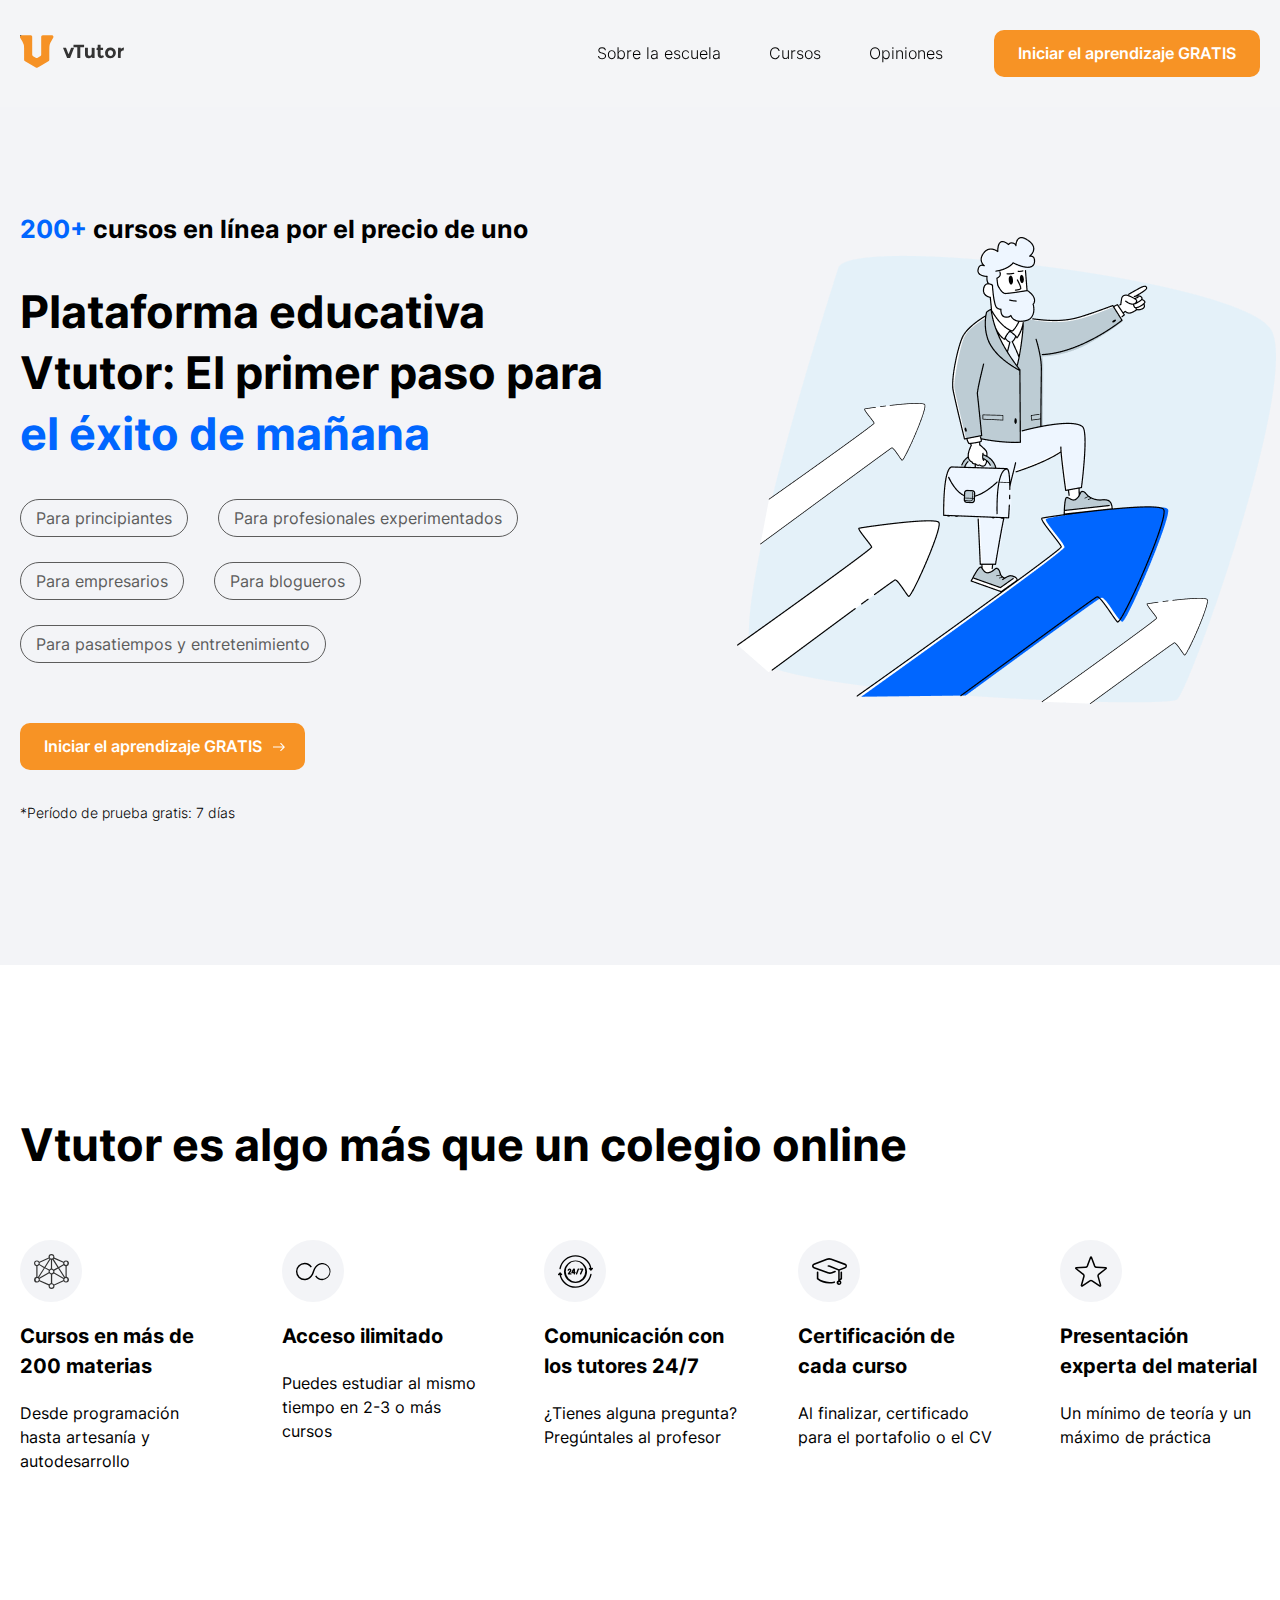
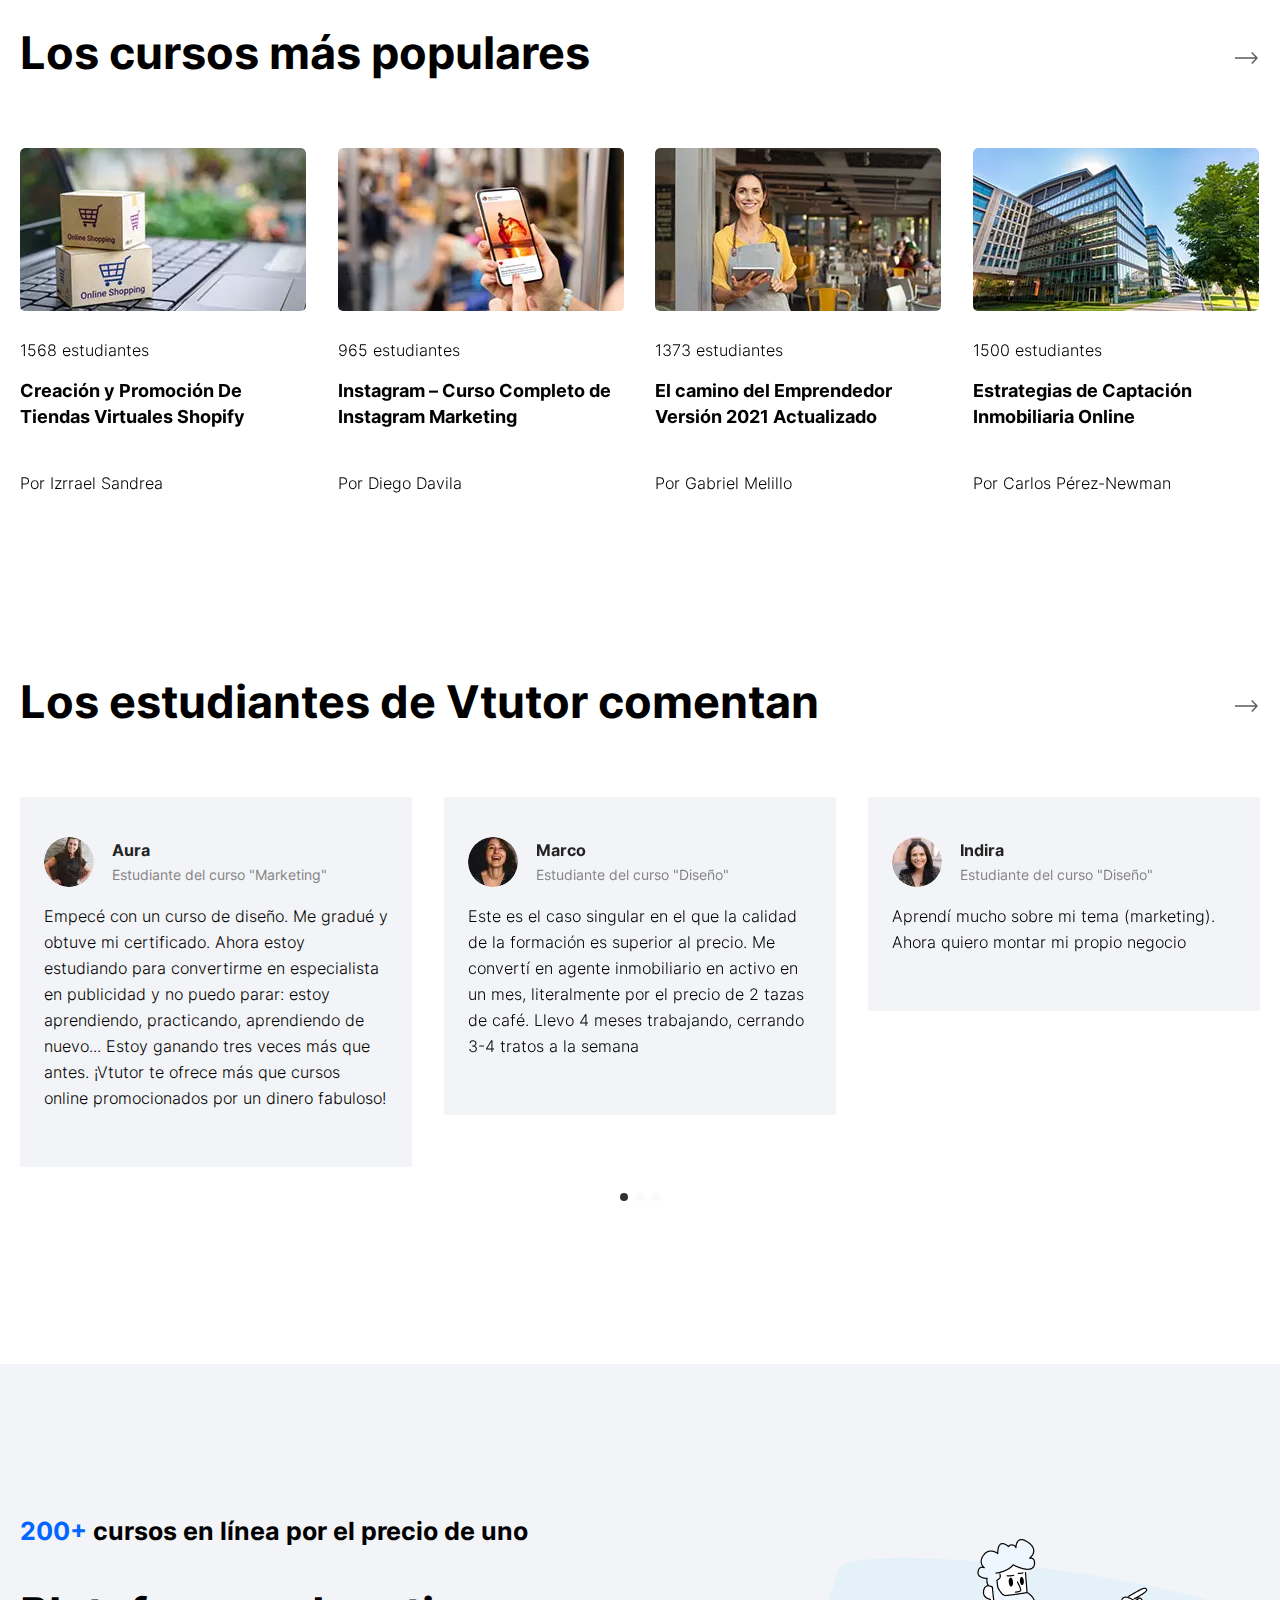
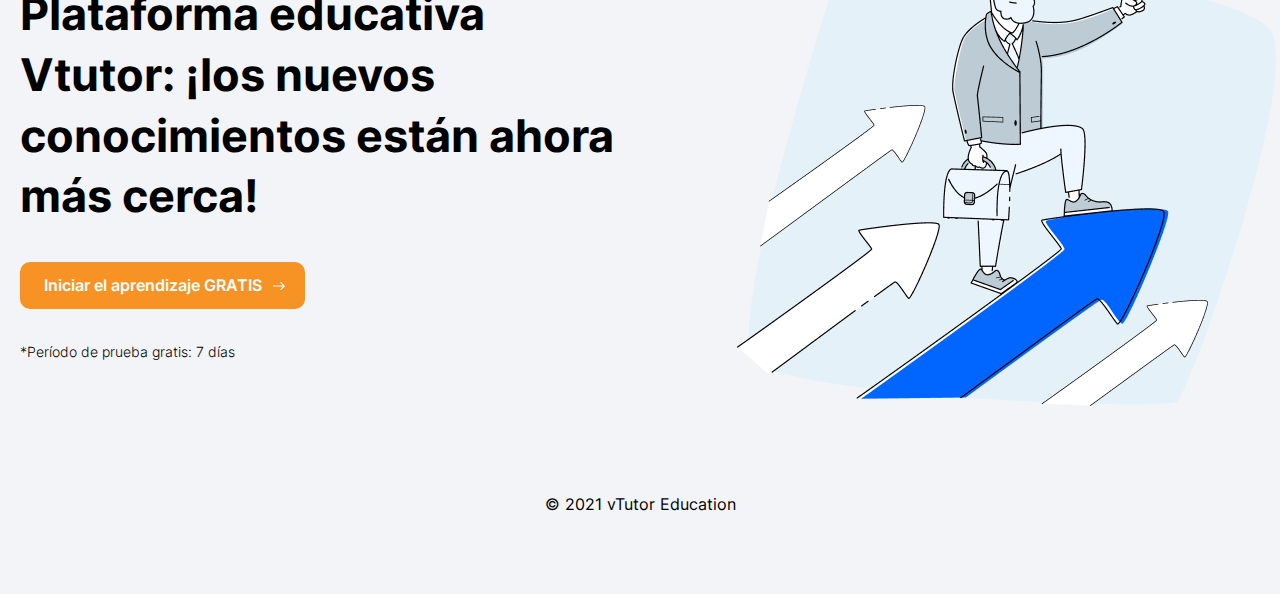
==== index.html @ ba3f2483 "Landing Page vTutor Pro Affiliates" ====
<!DOCTYPE html>
<html lang="ru">

<head>
	<meta charset="UTF-8">
	<meta http-equiv="X-UA-Compatible" content="IE=edge">
	<meta name="viewport" content="width=device-width,initial-scale=1">
	<title>vTutor</title>
	<link rel="stylesheet" href="css/style.css">
</head>

<body>
	<!-- .page-header -->
	<header class="page-header">
		<div class="page-header__container container">
			<nav class="page-nav"><a href="/" aria-current="page"><svg xmlns="http://www.w3.org/2000/svg" width="104"
						height="33" aria-label="логотип компании">
						<path class="symbol-logo"
							d="M32 .2c1.3.2 1.9 1.5 1.2 2.6l-2.8 5c-.6 1.2-1 2.6-1 4-.2 2.6 0 5.2-.1 7.7v5.3c0 .7-.3 1.2-.9 1.5L20 31.2l-2.3 1.3c-.6.4-1.3.4-1.9 0L5.1 26.3c-.6-.3-1-.8-1-1.5V12.9a12 12 0 00-1.7-6.4L0 2.5V1.4C.3.7.8.3 1.5.2h9.2c1 .1 1.5.8 1.5 1.7v17.7c0 .7.3 1.2.9 1.6l2.6 1.5c.7.4 1.4.4 2 0l2.8-1.6c.5-.3.7-.8.7-1.4V2c0-.9.6-1.6 1.6-1.7H32z">
						</path>
						<path d="M1.5.2C.8.2.3.7.1 1.4l-.1.2V0h1.5zm21.3 0H32h-9.2zM1.5.2h9.2-9.2z"></path>
						<path class="st4"
							d="M90.4 12.6c2.8 0 4.7 1.8 5.2 3.7 1.1 3.6-1.5 7-5.3 7-2.4-.2-4.1-1.2-5-3.4a5.3 5.3 0 015-7.3h.1zM93 18v-.7c-.3-1.2-1.1-2-2.2-2.1-1.1-.1-2 .4-2.6 1.4-.4 1-.4 2 0 3a2.5 2.5 0 004.4.2c.3-.6.4-1.1.4-1.8zm-21.3 3.9l-.4.4c-1 1.1-2.3 1.2-3.7.8-1.7-.5-2.6-1.8-2.6-3.7V13c0-.2 0-.2.2-.2h2.4c.2 0 .3 0 .3.2a459.4 459.4 0 000 6.2c.2.7.4 1.3 1.1 1.5a2 2 0 002-.5c.6-.5.7-1.2.7-1.9v-5.2c0-.3 0-.3.3-.3a64.5 64.5 0 002.6.2v9.8c0 .2 0 .3-.2.3a100.9 100.9 0 00-2.7-.3v-1z">
						</path>
						<path
							d="M57.3 17.7v-5.1c0-.2-.1-.3-.3-.3h-3.3c-.2 0-.3 0-.2-.2V10c0-.2 0-.3.2-.3h10.1c.2 0 .3 0 .3.3v2c0 .3-.1.3-.3.3h-3.2c-.3 0-.3 0-.3.3v10.2c0 .2 0 .3-.3.3h-2.5c-.2 0-.2 0-.2-.3v-5.1z">
						</path>
						<path class="st4"
							d="M48.6 19.1l.9-2.2 1.5-4 .3-.1h2.5c.3 0 .3 0 .2.2l-3.5 9-.4.9-.2.2h-2.6c-.2 0-.3-.1-.3-.3L43.5 14l-.4-1v-.2h2.7c.2 0 .2.1.3.2l1.8 4.7.6 1.5zM83 20l1 2v.1c-1.7 1.5-3.7 1.4-5 .4-1-.7-1.3-1.7-1.3-2.9v-4.5c0-.2 0-.2-.3-.2h-.7c-.2 0-.2 0-.2-.2a45.4 45.4 0 00.2-2l.7.1c.2 0 .3 0 .3-.3V10c0-.2 0-.3.2-.3h2.4c.2 0 .3 0 .3.3v2.6c0 .1 0 .2.2.2h2c.2 0 .3 0 .3.2v1.6c0 .2-.1.3-.3.3h-2c-.2 0-.2 0-.2.2v4.4c0 1 .8 1.5 1.7 1 .2 0 .3-.2.5-.3l.2-.2zm17.7-5.9a5 5 0 012.2-1.3c1-.3 1-.3 1 .6a90.8 90.8 0 00-.3 2h-.7c-1 0-1.6.8-2 1.7l-.2 1.6v4c0 .3 0 .4-.2.4a90.5 90.5 0 00-2.6-.3 1607.2 1607.2 0 00.2-10h2.4c.2 0 .3 0 .3.2v1.1z">
						</path>
					</svg></a>
				<div class="page-nav__end">
					<ul class="page-nav__list hiddemd">
						<li class="page-nav__item"><a href="track.tutorialdig.com/click">Sobre la escuela</a></li>
						<li class="page-nav__item"><a href="track.tutorialdig.com/click">Cursos</a></li>
						<li class="page-nav__item"><a href="track.tutorialdig.com/click">Opiniones</a></li>
					</ul><a href="track.tutorialdig.com/click" class="btn"><span class="hiddemd">Iniciar el aprendizaje GRATIS</span>
						<span class="visiblemd">Estudiar gratis</span></a>
				</div>
			</nav>
		</div>
	</header><!-- /.page-header -->
	<main>
		<!-- .header -->
		<section class="header">
			<div class="container">
				<p class="header__promo"><span class="info">200+</span> cursos en línea por el precio de uno</p>
				<h1>Plataforma educativa Vtutor: El primer paso para <span class="info">el éxito de mañana</span></h1>
				<div class="header__for-whom">

					<span>Para principiantes</span> <span>Para profesionales experimentados</span> <span>Para empresarios</span>
					<span>Para blogueros</span> <span>Para pasatiempos y entretenimiento</span>
				</div>

				<div class="text-center header__btn-wrap">
					<a href="track.tutorialdig.com/click" class="header__btn btn btn--icon">Iniciar el aprendizaje GRATIS</a>
				</div>

				<p class="notes">*Período de prueba gratis: 7 días</p>

			</div>
		</section><!-- /.header -->
		<!-- .advantages -->
		<section class="advantages">

			<div class="container">

				<h2>Vtutor es algo más que un colegio online</h2>

				<ul class="advantages__list">

					<li class="advantages__item advantages__item--cours">
						<h3>Cursos en más de 200 materias</h3>
						<p>Desde programación hasta artesanía y autodesarrollo</p>
					</li>

					<li class="advantages__item advantages__item--unlimited">
						<h3>Acceso ilimitado</h3>
						<p>Puedes estudiar al mismo tiempo en 2-3 o más cursos</p>
					</li>

					<li class="advantages__item advantages__item--open">
						<h3>Comunicación con los tutores 24/7</h3>
						<p>¿Tienes alguna pregunta? Pregúntales al profesor</p>
					</li>

					<li class="advantages__item advantages__item--mortarboard">
						<h3>Certificación de cada curso</h3>
						<p>Al finalizar, certificado para el portafolio o el CV</p>
					</li>

					<li class="advantages__item advantages__item--star">
						<h3>Presentación experta del material</h3>
						<p>Un mínimo de teoría y un máximo de práctica</p>
					</li>

				</ul>

			</div>

		</section>
		<!-- /.advantages -->
<!-- .top-course -->
<section class="top-course">

	<div class="top-course__container container">

		<h2>Los cursos más populares</h2>

		<!-- .swiper -->
		<div class="swiper swiper-course">

			<div class="swiper-navigation">
				<button class="swiper-button swiper-button-prev"></button>
				<button class="swiper-button swiper-button-next"></button>
			</div>
			<!-- .top-course__list -->

					<ol class="top-course__list swiper-wrapper">

						<li class="top-course__item swiper-slide">
							<a class="tot-cource-link" href="track.tutorialdig.com/click">
								<picture>
									<source media="(min-width: 768px)" srcset="img/img-4@desktop.webp, img/img-4@desktop@2x.webp 2x"
										type="image/webp">
									<source media="(min-width: 768px)" srcset="img/img-4@desktop.jpg, img/img-4@desktop@2x.jpg 2x">
									<source srcset="img/img-4.webp, img/img-4@2x.webp 2x" type="image/webp"><img loading="lazy"
										src="img/img-4.jpg" srcset="img/img-4.jpg, img/img-4@2x.jpg 2x" alt="Cajas diminutas en un portátil"
										width="264" height="163">
								</picture>
							</a>
							<p class="top-course__count-student">1568 estudiantes</p>
							<h3>Creación y Promoción De Tiendas Virtuales Shopify</h3>
							<p class="top-course__author-course">Por Izrrael Sandrea</p>
						</li>

						<li class="top-course__item swiper-slide">
							<a class="tot-cource-link" href="track.tutorialdig.com/click">
								<picture>
									<source media="(min-width: 768px)" srcset="img/img-3@desktop.webp, img/img-3@desktop@2x.webp 2x"
										type="image/webp">
									<source media="(min-width: 768px)" srcset="img/img-3@desktop.jpg, img/img-3@desktop@2x.jpg 2x">
									<source srcset="img/img-3.webp" type="image/webp"><img loading="lazy" src="img/img-3.jpg"
										srcset="img/img-3.jpg, img/img-3@2x.jpg 2x" alt="Instagram en un móvil" width="264" height="163">
								</picture>
							</a>
							<p class="top-course__count-student">965 estudiantes</p>
							<h3>Instagram – Curso Completo de Instagram Marketing</h3>
							<p class="top-course__author-course">Por Diego Davila</p>
						</li>

						<li class="top-course__item swiper-slide">
							<a class="tot-cource-link" href="track.tutorialdig.com/click">
								<picture>
									<source media="(min-width: 768px)" srcset="img/img-2@desktop.webp, img/img-2@desktop@2x.webp 2x"
										type="image/webp">
									<source media="(min-width: 768px)" srcset="img/img-2@desktop.jpg, img/img-2@desktop@2x.jpg 2x">
									<source srcset="img/img-2.webp, img/img-2@2x.webp 2x" type="image/webp"><img loading="lazy"
										src="img/img-2.jpg" srcset="img/img-2.jpg, img/img-2@2x.jpg 2x" alt="Chica empresaria en Cafe"
										width="264" height="163"></picture>
							</a>
							<p class="top-course__count-student">1373 estudiantes</p>
							<h3>El camino del Emprendedor Versión 2021 Actualizado</h3>
							<p class="top-course__author-course">Por Gabriel Melillo</p>
						</li>

						<li class="top-course__item swiper-slide">
							<a class="tot-cource-link" href="track.tutorialdig.com/click">
								<picture>
									<source media="(min-width: 768px)" srcset="img/img-1@desktop.webp, img/img-1@desktop@2x.webp 2x"
										type="image/webp">
									<source media="(min-width: 768px)" srcset="img/img-1@desktop.jpg, img/img-1@desktop@2x.jpg 2x">
									<source srcset="img/img-1.webp, img/img-1@2x.webp 2x" type="image/webp"><img loading="lazy"
										src="img/img-1.jpg" srcset="img/img-1.jpg, img/img-1@2x.jpg 2x" alt="Varios edificios" width="264"
										height="163"></picture>
							</a>
							<p class="top-course__count-student">1500 estudiantes</p>
							<h3>Estrategias de Captación Inmobiliaria Online</h3>
							<p class="top-course__author-course">Por Carlos Pérez-Newman</p>
						</li>

						<li class="top-course__item swiper-slide">
							<a class="tot-cource-link" href="track.tutorialdig.com/click">
								<picture>
									<source media="(min-width: 768px)" srcset="img/img-5@desktop.webp, img/img-5@desktop@2x.webp 2x"
										type="image/webp">
									<source media="(min-width: 768px)" srcset="img/img-5@desktop.jpg, img/img-5@desktop@2x.jpg 2x">
									<source srcset="img/img-5.webp, img/img-5@2x.webp 2x" type="image/webp"><img loading="lazy"
										src="img/img-5.jpg" srcset="img/img-5.jpg, img/img-5@2x.jpg 2x" alt="gráficos en manos del maestro"
										width="264" height="163"></picture>
							</a>
							<p class="top-course__count-student">480 estudiantes</p>
							<h3>Master en Marketing Digital – Más de 200 Lecciones en Video</h3>
							<p class="top-course__author-course">Por Diego Davila</p>
						</li>

						<li class="top-course__item swiper-slide">
							<a class="tot-cource-link" href="track.tutorialdig.com/click">
								<picture>
									<source media="(min-width: 768px)" srcset="img/img-6@desktop.webp, img/img-6@desktop@2x.webp 2x"
										type="image/webp">
									<source media="(min-width: 768px)" srcset="img/img-6@desktop.jpg, img/img-6@desktop@2x.jpg 2x">
									<source srcset="img/img-6.webp, img/img-6@2x.webp 2x" type="image/webp"><img loading="lazy"
										src="img/img-6.jpg" srcset="img/img-6.jpg, img/img-6@2x.jpg 2x" alt="Carrito de compras en miniatura en el
										portátil" width="264" height="163"></picture>
							</a>
							<p class="top-course__count-student">1302 estudiantes</p>
							<h3>Academia continua de comercio electrónico</h3>
							<p class="top-course__author-course">Por Izrrael Sandrea</p>
						</li>

						<li class="top-course__item swiper-slide">
							<a class="tot-cource-link" href="track.tutorialdig.com/click">
								<picture>
									<source media="(min-width: 768px)" srcset="img/img-7@desktop.webp, img/img-7@desktop@2x.webp 2x"
										type="image/webp">
									<source media="(min-width: 768px)" srcset="img/img-7@desktop.jpg, img/img-7@desktop@2x.jpg 2x">
									<source srcset="img/img-7.webp, img/img-7@2x.webp 2x" type="image/webp"><img loading="lazy"
										src="img/img-7.jpg" srcset="img/img-7.jpg, img/img-7@2x.jpg 2x" alt="Hermosa cabaña" width="264"
										height="163">
								</picture>
							</a>
							<p class="top-course__count-student">208 estudiantes</p>
							<h3>Cómo aumentar tu productividad inmobiliaria</h3>
							<p class="top-course__author-course">Por Cesar Sánchez Veytia</p>
						</li>

						<li class="top-course__item swiper-slide">
							<a class="tot-cource-link" href="track.tutorialdig.com/click">
								<picture>
									<source media="(min-width: 768px)" srcset="img/img-8@desktop.webp, img/img-8@desktop@2x.webp 2x"
										type="image/webp">
									<source media="(min-width: 768px)" srcset="img/img-8@desktop.jpg, img/img-8@desktop@2x.jpg 2x">
									<source srcset="img/img-8.webp, img/img-8@2x.webp 2x" type="image/webp"><img loading="lazy"
										src="img/img-8.jpg" srcset="img/img-8.jpg, img/img-8@2x.jpg 2x" alt="Blogger delante de la cámara"
										width="264" height="163"></picture>
							</a>
							<p class="top-course__count-student">366 estudiantes</p>
							<h3>Cómo convertirse en un influencer de Instagram y YouTube</h3>
							<p class="top-course__author-course">Por Tatiana Uribe Montoya</p>
						</li>

						<li class="top-course__item swiper-slide">
							<a class="tot-cource-link" href="track.tutorialdig.com/click">
								<picture>
									<source media="(min-width: 768px)" srcset="img/img-9@desktop.webp, img/img-9@desktop@2x.webp 2x"
										type="image/webp">
									<source media="(min-width: 768px)" srcset="img/img-9@desktop.jpg, img/img-9@desktop@2x.jpg 2x">
									<source srcset="img/img-9.webp, img/img-9@2x.webp 2x" type="image/webp"><img loading="lazy"
										src="img/img-9.jpg" srcset="img/img-9.jpg, img/img-9@2x.jpg 2x" alt="Profesor frente a los estudiantes"
										width="264" height="163"></picture>
							</a>
							<p class="top-course__count-student">114 estudiantes</p>
							<h3>Estrategias Educativas para las nuevas Generaciones</h3>
							<p class="top-course__author-course">Por Isaac Burguette</p>
						</li>

						<li class="top-course__item swiper-slide">
							<a class="tot-cource-link" href="track.tutorialdig.com/click">
								<picture>
									<source media="(min-width: 768px)" srcset="img/img-10@desktop.webp, img/img-10@desktop@2x.webp 2x"
										type="image/webp">
									<source media="(min-width: 768px)" srcset="img/img-10@desktop.jpg, img/img-10@desktop@2x.jpg 2x">
									<source srcset="img/img-10.webp, img/img-10@2x.webp 2x" type="image/webp"><img loading="lazy"
										src="img/img-10.jpg" srcset="img/img-10.jpg, img/img-10@2x.jpg 2x" alt="Chica se cubre la cara con el logotipo
										de whatsapp" width="264" height="163"></picture>
							</a>
							<p class="top-course__count-student">310 estudiantes</p>
							<h3>Neuroventas Aplicadas a Whatsapp – Venta Inteligente</h3>
							<p class="top-course__author-course">Por Marcos Benvenutto</p>
						</li>

					</ol>
			<!-- /.top-course__list -->

		</div>
		<!-- /.swiper -->

	</div>
</section>
<!-- /.top-course -->

<!-- .comments -->
<section class="comments">

	<div class="comments-container container">

		<h2>Los estudiantes de Vtutor comentan</h2>

		<!-- .swiper -->
		<div class="swiper swiper-comments">

			<div class="swiper-navigation">
				<button class="swiper-button swiper-button-prev"></button>
				<button class="swiper-button swiper-button-next"></button>
			</div>
			<!-- .cdivents__list -->

			<ul class="comments__list swiper-wrapper">

				<li class="comments__item swiper-slide">
					<picture>
						<source srcset="img/ava-3.webp, img/ava-3@2x.webp 2x" type="image/webp"><img loading="lazy" src="img/ava-3.jpg"
							srcset="img/ava-3.jpg, img/ava-3@2x.jpg 2x" alt="Imagen de perfil de Aura" width="50" height="50"></picture>
					<div class="comments__author">Aura</div>
					<div class="comments__course">Estudiante del curso "Marketing"</div>
					<p>Empecé con un curso de diseño. Me gradué y obtuve mi certificado. Ahora estoy estudiando para convertirme en
						especialista en publicidad y no puedo parar: estoy aprendiendo, practicando, aprendiendo de nuevo... Estoy
						ganando tres veces más que antes. ¡Vtutor te ofrece más que cursos online promocionados por un dinero fabuloso!
					</p>
				</li>

				<li class="comments__item swiper-slide">
					<picture>
						<source srcset="img/ava-2.webp, img/ava-2@2x.webp 2x" type="image/webp"><img loading="lazy" src="img/ava-2.jpg"
							srcset="img/ava-2.jpg, img/ava-2@2x.jpg 2x" alt="Imagen de perfil de Marco" width="50" height="50"></picture>
					<div class="comments__author">Marco</div>
					<div class="comments__course">Estudiante del curso "Diseño"</div>
					<p>Este es el caso singular en el que la calidad de la formación es superior al precio. Me convertí en agente
						inmobiliario en activo en un mes, literalmente por el precio de 2 tazas de café. Llevo 4 meses trabajando,
						cerrando 3-4 tratos a la semana</p>
				</li>

				<li class="comments__item swiper-slide">
					<picture>
						<source srcset="img/ava-1.webp, img/ava-1@2x.webp 2x" type="image/webp"><img loading="lazy" src="img/ava-1.jpg"
							srcset="img/ava-1.jpg, img/ava-1@2x.jpg 2x" alt="Imagen de perfil de Indira" width="50" height="50">
					</picture>
					<div class="comments__author">Indira</div>
					<div class="comments__course">Estudiante del curso "Diseño"</div>
					<p>Aprendí mucho sobre mi tema (marketing). Ahora quiero montar mi propio negocio</p>
				</li>

				<li class="comments__item swiper-slide">
					<picture>
						<source srcset="img/ava-4.webp, img/ava-4@2x.webp 2x" type="image/webp"><img loading="lazy" src="img/ava-4.jpg"
							srcset="img/ava-4.jpg, img/ava-1@2x.jpg 2x" alt="Imagen de perfil de Jessica" width="50" height="50">
					</picture>
					<div class="comments__author">Jessica</div>
					<div class="comments__course">Estudiante del curso "Marketing"</div>
					<p>Una presentación muy entretenida del material. ¡He escuchado hasta el final! En la práctica era aún más fácil
					</p>
				</li>

				<li class="comments__item swiper-slide">
					<picture>
						<source srcset="img/ava-5.webp, img/ava-5@2x.webp 2x" type="image/webp"><img loading="lazy" src="img/ava-5.jpg"
							srcset="img/ava-5.jpg, img/ava-5@2x.jpg 2x" alt="Imagen de perfil de Enrique" width="50" height="50">
					</picture>
					<div class="comments__author">Enrique</div>
					<div class="comments__course">Estudiante del curso "Marketing"</div>
					<p>Estoy muy contento de haber adquirido unos conocimientos tan valiosos en un formato tan accesible.</p>
				</li>

			</ul>
			<!-- /.comments__list -->

			<div class="swiper-pagination"></div>

		</div>
		<!-- .swiper -->

	</div>
</section>
<!-- /.comments -->

		<!-- .header -->
		<section class="header header--bottom">
			<div class="container">
				<p class="header__promo"><span class="info">200+</span> cursos en línea por el precio de uno</p>
				<h2 class="footer__title">Plataforma educativa Vtutor: ¡los nuevos conocimientos están ahora más cerca!</h2>
				<div class="text-center header__btn-wrap"><a href="track.tutorialdig.com/click" class="header__btn btn btn--icon">Iniciar el aprendizaje
						GRATIS</a></div>
				<p class="notes">*Período de prueba gratis: 7 días</p>
			</div>
		</section><!-- /.header -->
	</main><!-- .footer-page -->
	<footer class="footer-page">
		<div class="container">
			<p>© 2021 vTutor Education</p>
		</div>
	</footer><!-- /.footer-page -->
	<script>
		;
		(function (resourceUrls) {
			var supportedAssets = {
				js: {
					tag: "script",
					source: "src",
					appendTo: document.body
				},
				css: {
					tag: "link",
					source: "href",
					appendTo: document.head,

					extra: function (element) {
						element.rel = "stylesheet";
					}
				},
				get font() {
					return this.css;
				}
			};

			function loader(type, item, loadNext) {
				var element,
					asset = supportedAssets[type],
					isObject = typeof item !== "string",
					onLoaded;

				if (isObject) {
					onLoaded = item.onLoaded;
					item = item.url;
				}

				element = document.createElement(asset.tag);
				element[asset.source] = item;
				element.onload = function () {
					if (onLoaded) {
						onLoaded(item);
					}

					loadNext();
				};

				if (asset.extra) {
					asset.extra(element);
				}

				asset.appendTo.appendChild(element);
			}

			function resolveResourceType(item) {
				if (typeof item !== "string") {
					item = item.type || item.url;
				}

				return item.split(".").pop();
			}

			function loadResourceQueue(resourceQueue) {
				if (!resourceQueue.length) {
					return resourceQueue;
				}

				if (resolveResourceType(resourceQueue[0]) in supportedAssets) {
					loader(resolveResourceType(resourceQueue[0]), resourceQueue.shift(), function () {
						loadResourceQueue(resourceQueue)
					});
				} else {
					console.log("Unsupported resource type:", resourceQueue.shift());
					loadResourceQueue(resourceQueue);
				}
			}

			window.onload = function () {
				loadResourceQueue(resourceUrls);
			};
		})([
			'css/fonts.css',
			'css/backgraund-svg.css',
			'css/swiper-bundle.min.css',

			'js/swiper-bundle.min.js',
			'js/main.min.js',
		]);
	</script>
	<script src="js/picturefill.js" async=""></script>
</body>

</html>
---- css/style.css ----
html{line-height:1.15;-webkit-text-size-adjust:100%}body{margin:0;padding:0;font-family:'Inter',Arial,Helvetica,sans-serif;height:100%}details,main{display:block}.header--bottom h2,h1{margin:0;font-weight:700;font-size:35px;line-height:1.4em}hr{-webkit-box-sizing:content-box;box-sizing:content-box;height:0;overflow:visible}code,kbd,pre,samp{font-family:monospace,monospace;font-size:1em}a{background-color:transparent}abbr[title]{border-bottom:none;-webkit-text-decoration:underline dotted;text-decoration:underline dotted}b,strong{font-weight:bolder}small{font-size:80%}sub,sup{font-size:75%;line-height:0;position:relative;vertical-align:baseline}sub{bottom:-.25em}sup{top:-.5em}img{border-style:none;max-width:100%}button,input,optgroup,select,textarea{font-family:inherit;font-size:100%;line-height:1.15;margin:0}button,input{overflow:visible}button,select{text-transform:none}[type=button],[type=reset],[type=submit],button{-webkit-appearance:button}[type=button]::-moz-focus-inner,[type=reset]::-moz-focus-inner,[type=submit]::-moz-focus-inner,button::-moz-focus-inner{border-style:none;padding:0}[type=button]:-moz-focusring,[type=reset]:-moz-focusring,[type=submit]:-moz-focusring,button:-moz-focusring{outline:1px dotted ButtonText}fieldset{padding:.35em .75em .625em}legend{color:inherit;display:table;max-width:100%;white-space:normal}progress{vertical-align:baseline}textarea{overflow:auto}[type=checkbox],[type=radio],legend{-webkit-box-sizing:border-box;box-sizing:border-box;padding:0}[type=number]::-webkit-inner-spin-button,[type=number]::-webkit-outer-spin-button{height:auto}[type=search]{-webkit-appearance:textfield;outline-offset:-2px}[type=search]::-webkit-search-decoration{-webkit-appearance:none}::-webkit-file-upload-button{-webkit-appearance:button;font:inherit}summary{display:list-item}[hidden],template{display:none}.visually-hidden{position:absolute;width:0;height:0;padding:0;margin:0;border:0;overflow:hidden}section{padding:43px 0}.container{position:relative;max-width:1272px;margin:0 auto;padding-left:16px;padding-right:16px;-webkit-box-sizing:border-box;box-sizing:border-box}.text-center{text-align:center}.info{color:#06f}.notes,h2{margin-top:0}.notes{font-weight:300;font-size:14px;line-height:16px;text-align:center}h2{margin-bottom:1em;font-weight:700;font-size:30px;line-height:40px}.brand{color:#f79325}.page-nav{display:-webkit-box;display:-ms-flexbox;display:flex;-webkit-box-pack:justify;-ms-flex-pack:justify;justify-content:space-between;-webkit-box-align:center;-ms-flex-align:center;align-items:center}.btn{display:inline-block;padding:15px 24px 16px;-webkit-box-sizing:border-box;box-sizing:border-box;background-color:#f79325;border-radius:10px;color:#fff;text-decoration:none;font-size:16px;font-weight:600;line-height:16px}.btn::first-letter{text-transform:uppercase}.btn--icon{position:relative;padding-right:43px;text-align:center}.btn--icon::after{display:block;content:'';width:12px;height:9px;background-size:100% auto;background-repeat:no-repeat;background-position:center;position:absolute;right:20px;top:50%;-webkit-transform:translateY(-50%);-ms-transform:translateY(-50%);transform:translateY(-50%)}.btn{outline:0;-webkit-transition:background .2s ease-in-out;-o-transition:background .2s ease-in-out;transition:background .2s ease-in-out}.btn:hover{background-color:#ffa33f}.btn:active,.btn:focus{background-color:#f08918}.page-header{position:-webkit-sticky;position:sticky;top:0;display:block;padding:30px 0;background-color:rgba(243,244,247,.95);z-index:2}.footer-page svg,.page-header svg{fill:#343434;-webkit-transition:fill .2s ease-in-out;-o-transition:fill .2s ease-in-out;transition:fill .2s ease-in-out}.footer-page a:hover svg,.page-header svg .symbol-logo{fill:#f69225}.page-header svg:hover{fill:#ffa33f}.page-nav__list,div.swiper .swiper-navigation{display:none}.header{background-color:#f3f4f7}.header__promo{margin-top:0;margin-bottom:.92em;font-weight:700;font-size:25px;line-height:35px}.header__for-whom{margin-bottom:36px}.header__for-whom a,.header__for-whom span{display:inline-block;padding:6px;margin:0 14px 12px 0;border:1px solid #5c5c5c;-webkit-box-sizing:border-box;box-sizing:border-box;border-radius:50px;font-size:14px;line-height:22px;color:#5c5c5c;text-decoration:none}.header__btn{margin-bottom:.9em}.header--bottom h2::after,.advantages__item::before,h1::after{display:block;content:'';background-position:center;background-repeat:no-repeat}.header--bottom h2::after,h1::after{margin:25px auto;width:323px;max-width:100%;height:279px;background-image:url(../img/header-img.png);background-size:contain}.header--bottom h1::after{background-image:url(../img/bottom-img.png)}.advantages__list{padding:0;list-style:none;margin:0 0 100px}.advantages__item{position:relative;margin-bottom:30px;padding-left:84px}.advantages__item h3{margin:0;font-weight:700;font-size:16px;line-height:22px}.advantages__item p{margin-top:1em;margin-bottom:0;font-size:14px;line-height:20px}.advantages__item::before{width:60px;height:60px;border-radius:50%;background-color:#f3f4f7;position:absolute;left:0;top:0}.advantages__item--star::before{background-image:url("data:image/svg+xml;charset=UTF-8,%3csvg width='34' height='31' fill='none' xmlns='http://www.w3.org/2000/svg'%3e%3cpath d='M16.6 1.3a.5.5 0 0 1 .8 0l3.3 8.8a2 2 0 0 0 1.8 1.2l9.3.4a.5.5 0 0 1 .3.8l-7.4 5.9a2 2 0 0 0-.6 2l2.5 9a.5.5 0 0 1-.7.6l-7.8-5.2a2 2 0 0 0-2.2 0L8.1 30a.5.5 0 0 1-.7-.5l2.5-9a2 2 0 0 0-.6-2.1l-.5.6.5-.6-7.4-5.9a.5.5 0 0 1 .3-.8l9.3-.4a2 2 0 0 0 1.8-1.2l3.3-8.8z' stroke='%23000' stroke-width='1.5'/%3e%3c/svg%3e")}.top-course__container{overflow:hidden;max-width:350px;margin:0 auto}.top-course__list{margin:0;padding:0;list-style:none}.top-course__item{-webkit-box-sizing:border-box;box-sizing:border-box}.top-course__item h3{margin-top:0;margin-bottom:40px;font-weight:700;font-size:18px;line-height:26px}.tot-cource-link{display:inline-block;border-radius:5px;overflow:hidden;margin-bottom:19px}.tot-cource-link img{width:264px;height:163px;border-radius:5px;-o-object-fit:cover;object-fit:cover;-webkit-transition:-webkit-transform .2s ease-in-out;-o-transition:transform .2s ease-in-out;transition:transform .2s ease-in-out;transition:transform .2s ease-in-out,-webkit-transform .2s ease-in-out}.tot-cource-link:hover img{-webkit-transform:scale(1.2);-ms-transform:scale(1.2);transform:scale(1.2)}.top-course__count-student{margin-bottom:15px}.top-course__author-course,.top-course__count-student{margin-top:0;font-weight:300;font-size:16px;line-height:26px}div.swiper-course{position:relative;margin:0;width:264px}div.swiper{overflow:visible}div.swiper .swiper-button-next.swiper-button-disabled,div.swiper .swiper-button-prev.swiper-button-disabled{opacity:0}.comments__list{margin:0;list-style:none;padding:0 0 47px}.comments-container{overflow:hidden}.comments__item{padding:40px 24px;-webkit-box-sizing:border-box;box-sizing:border-box;background-color:#f3f4f7}.comments__item img{width:50px;height:50px;border-radius:50%;float:left}.comments__item p{font-weight:300;font-size:16px;line-height:26px}.comments__author,.comments__course{margin-left:68px}.comments__author{font-weight:700;font-size:16px;line-height:26px;color:#242424}.comments__course{font-size:14px;line-height:24px;color:#858585}.swiper-comments .swiper-pagination-bullet{background-color:#e8e8e8}.swiper-comments .swiper-pagination-bullet-active{background-color:#323232}.footer-page{padding:55px 0 60px;background-color:#f3f4f7;font-size:16px;line-height:28px;text-align:center}.footer-page svg{fill:#fff}@media (min-width:600px){.advantages__item,.advantages__list{display:-webkit-box;display:-ms-flexbox;display:flex}.advantages__list{-ms-flex-wrap:wrap;flex-wrap:wrap}.advantages__item{-webkit-box-orient:vertical;-webkit-box-direction:normal;-ms-flex-direction:column;flex-direction:column;width:30%;-webkit-box-sizing:border-box;box-sizing:border-box;padding-left:0;padding-top:81px}.advantages__item:not(:nth-child(3n)){margin-right:5%}.advantages__item h3{font-size:20px;line-height:30px}.advantages__item p{margin-top:auto;font-size:16px;line-height:24px}.advantages__item::before{width:62px;height:62px}}@media (min-width:600px) and (min-width:1272px){.advantages__item h3{margin-bottom:1em}.advantages__item p{margin-top:0}}@media (min-width:768px){.header--bottom h2,h1{font-size:45px;line-height:1.35}h2{margin-bottom:65px}.header__for-whom a,.header__for-whom span{font-size:16px}.top-course__container{max-width:1272px}.tot-cource-link img{width:286px;height:163px}div.swiper-course{width:initial}div.swiper .swiper-navigation{display:-webkit-box;display:-ms-flexbox;display:flex;-webkit-box-pack:justify;-ms-flex-pack:justify;justify-content:space-between;position:absolute;width:125px;top:-115px;right:-11px}div.swiper .swiper-navigation .swiper-button{position:static;display:inline-block;-webkit-appearance:none;-moz-appearance:none;appearance:none;border:0;background:0 0;-webkit-box-shadow:initial;box-shadow:initial;padding:0;margin:0;width:48px;height:48px;background-repeat:no-repeat;background-position:center;background-size:23px auto}div.swiper .swiper-navigation .swiper-button::after{display:none}div.swiper .swiper-navigation .swiper-button-next{-webkit-transform:scale(-1,1);-ms-transform:scale(-1,1);transform:scale(-1,1)}}@media (min-width:990px){.top-course__author-course{margin-bottom: 0;}.comments-container{padding-bottom: 150px;}h2{font-size:45px;line-height:60px}.page-nav__end,.page-nav__list{display:-webkit-box;display:-ms-flexbox;display:flex}.page-nav__end{-webkit-box-align:center;-ms-flex-align:center;align-items:center}.page-nav__list{padding:0;list-style:none;margin:0 27px 0 0}.page-nav__item{padding:0 24px}.page-nav__item a{position:relative;display:inline-block;font-weight:300;font-size:16px;line-height:19px;color:#000;text-decoration:none}.page-nav__item a::after{content:'';display:block;width:100%;height:1px;position:absolute;left:0;bottom:-1px;-webkit-transition:background .2s ease-in-out;-o-transition:background .2s ease-in-out;transition:background .2s ease-in-out;background-color:transparent}.page-nav__item a:hover::after{background-color:#000}.advantages__item{width:30%}.advantages__item:not(:nth-child(3n)){margin-right:5%}}@media (min-width:1272px){section{padding:150px 0 0}section:first-child{padding-top:105px;padding-bottom:130px}.header__for-whom,.header__promo,.header--bottom h2,h1{max-width:50%;margin-bottom:35px}h2{margin-bottom:65px}.header__for-whom a,.header__for-whom span{margin-right:25px;margin-bottom:25px;padding:7px 15px}.header__btn{margin-bottom:35px}.header__btn-wrap{text-align:left;max-width:50%}.header .notes{text-align:left}.header--bottom h2::after,h1::after{position:absolute;top:0;right:0;width:539px;height:467px;background-image:url(../img/header-img@desktop.png)}.header--bottom h1::after{top:-44px;background-image:url(../img/bottom-img@desktop.png)}.header--bottom{padding-bottom:45px}.advantages__list{margin-bottom:0}.advantages__item{max-width:200px;margin-right:auto;margin-bottom: 0;}.advantages__item:nth-child(5n){margin-right:0}}@media (-webkit-min-device-pixel-ratio:1.5) and (min-width:1272px),(-o-min-device-pixel-ratio:32) and (min-width:1272px),(min-resolution:144dpi) and (min-width:1272px),(min-resolution:1.5dppx) and (min-width:1272px){h1::after{background-image:url(../img/header-img@desktop@2x.png)}.header--bottom h2::after{background-image:url(../img/bottom-img@desktop@2x.png)}}@media (max-width:767px){.hiddemd{display:none}}@media (min-width:768px) and (max-width:1271px){.header__for-whom,.header__promo,.header--bottom h2,h1{text-align:center}}@media (-webkit-min-device-pixel-ratio:1.5),(-o-min-device-pixel-ratio:32),(min-resolution:144dpi),(min-resolution:1.5dppx){h1::after{background-image:url(../img/header-img@2x.png)}.header--bottom h2::after{background-image:url(../img/bottom-img@2x.png)}}@media (min-width:767px){.visiblemd{display:none}}
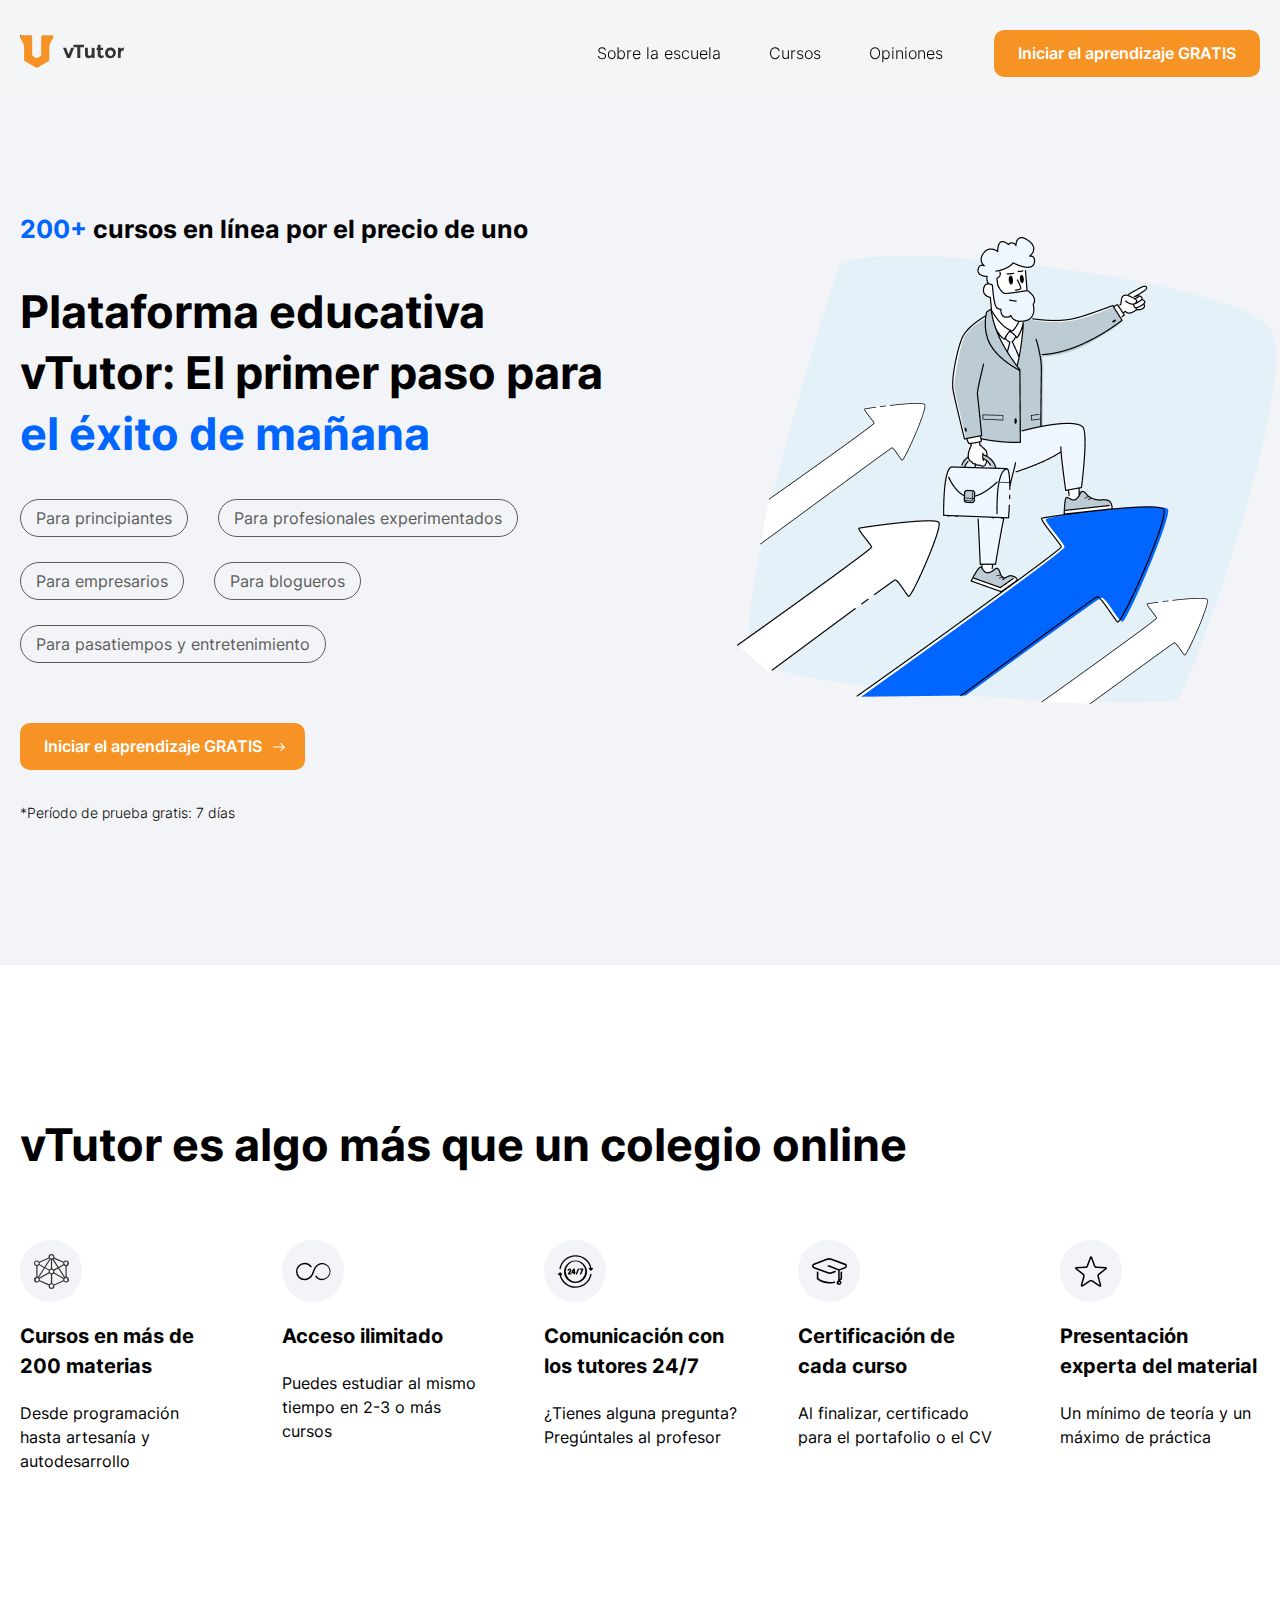
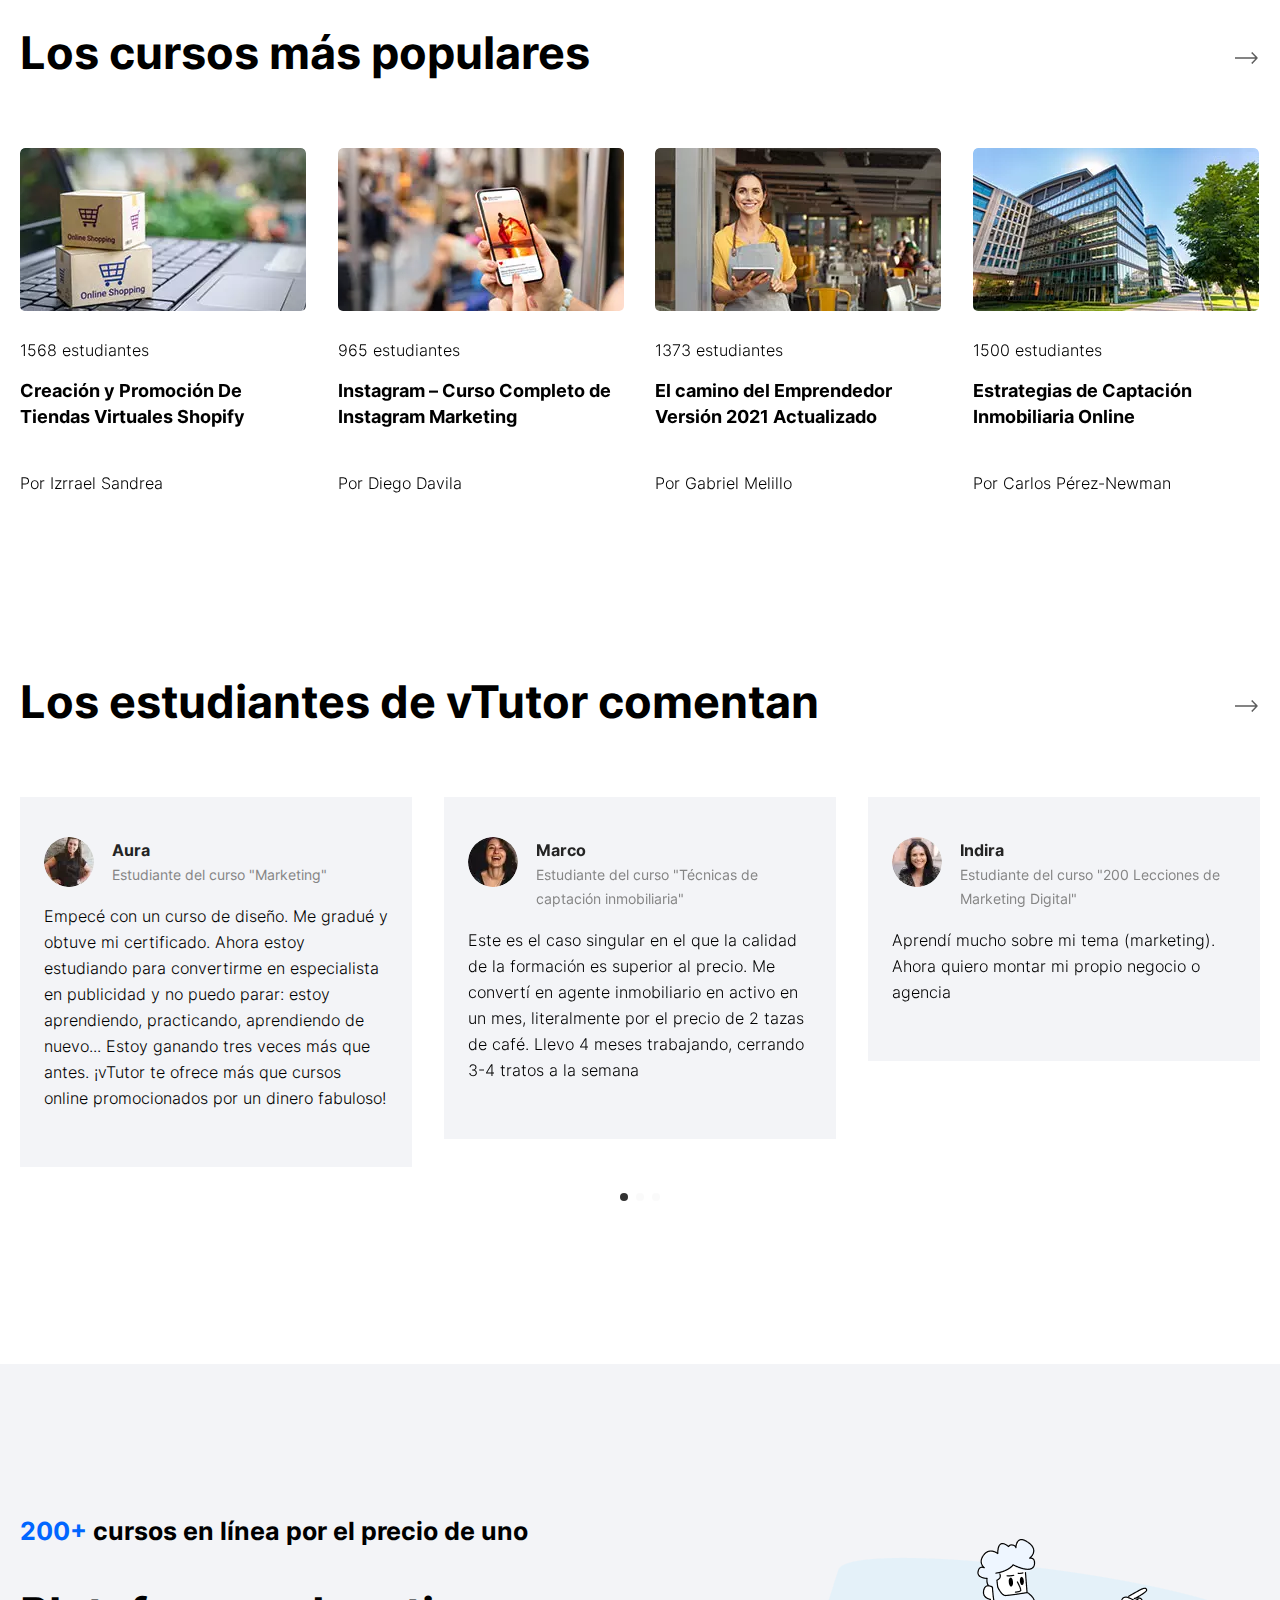
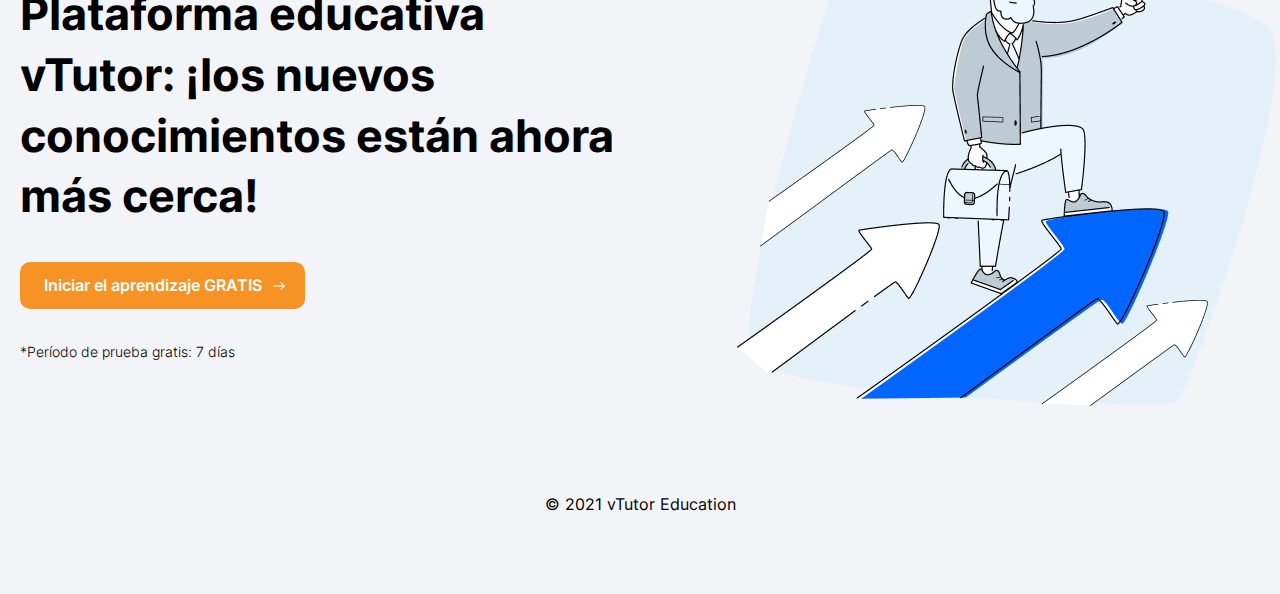
==== commit 9aefc870: "Text updates" ====
--- a/index.html
+++ b/index.html
@@ -31,10 +31,10 @@
 					</svg></a>
 				<div class="page-nav__end">
 					<ul class="page-nav__list hiddemd">
-						<li class="page-nav__item"><a href="track.tutorialdig.com/click">Sobre la escuela</a></li>
-						<li class="page-nav__item"><a href="track.tutorialdig.com/click">Cursos</a></li>
-						<li class="page-nav__item"><a href="track.tutorialdig.com/click">Opiniones</a></li>
-					</ul><a href="track.tutorialdig.com/click" class="btn"><span class="hiddemd">Iniciar el aprendizaje GRATIS</span>
+						<li class="page-nav__item"><a href="https://track.tutorialdig.com/intclick">Sobre la escuela</a></li>
+						<li class="page-nav__item"><a href="https://track.tutorialdig.com/intclick">Cursos</a></li>
+						<li class="page-nav__item"><a href="https://track.tutorialdig.com/intclick">Opiniones</a></li>
+					</ul><a href="https://track.tutorialdig.com/intclick" class="btn"><span class="hiddemd">Iniciar el aprendizaje GRATIS</span>
 						<span class="visiblemd">Estudiar gratis</span></a>
 				</div>
 			</nav>
@@ -45,7 +45,7 @@
 		<section class="header">
 			<div class="container">
 				<p class="header__promo"><span class="info">200+</span> cursos en línea por el precio de uno</p>
-				<h1>Plataforma educativa Vtutor: El primer paso para <span class="info">el éxito de mañana</span></h1>
+				<h1>Plataforma educativa vTutor: El primer paso para <span class="info">el éxito de mañana</span></h1>
 				<div class="header__for-whom">
 
 					<span>Para principiantes</span> <span>Para profesionales experimentados</span> <span>Para empresarios</span>
@@ -53,7 +53,7 @@
 				</div>
 
 				<div class="text-center header__btn-wrap">
-					<a href="track.tutorialdig.com/click" class="header__btn btn btn--icon">Iniciar el aprendizaje GRATIS</a>
+					<a href="https://track.tutorialdig.com/intclick" class="header__btn btn btn--icon">Iniciar el aprendizaje GRATIS</a>
 				</div>
 
 				<p class="notes">*Período de prueba gratis: 7 días</p>
@@ -65,7 +65,7 @@
 
 			<div class="container">
 
-				<h2>Vtutor es algo más que un colegio online</h2>
+				<h2>vTutor es algo más que un colegio online</h2>
 
 				<ul class="advantages__list">
 
@@ -119,7 +119,7 @@
 					<ol class="top-course__list swiper-wrapper">
 
 						<li class="top-course__item swiper-slide">
-							<a class="tot-cource-link" href="track.tutorialdig.com/click">
+							<a class="tot-cource-link" href="https://track.tutorialdig.com/intclick">
 								<picture>
 									<source media="(min-width: 768px)" srcset="img/img-4@desktop.webp, img/img-4@desktop@2x.webp 2x"
 										type="image/webp">
@@ -135,7 +135,7 @@
 						</li>
 
 						<li class="top-course__item swiper-slide">
-							<a class="tot-cource-link" href="track.tutorialdig.com/click">
+							<a class="tot-cource-link" href="https://track.tutorialdig.com/intclick">
 								<picture>
 									<source media="(min-width: 768px)" srcset="img/img-3@desktop.webp, img/img-3@desktop@2x.webp 2x"
 										type="image/webp">
@@ -150,7 +150,7 @@
 						</li>
 
 						<li class="top-course__item swiper-slide">
-							<a class="tot-cource-link" href="track.tutorialdig.com/click">
+							<a class="tot-cource-link" href="https://track.tutorialdig.com/intclick">
 								<picture>
 									<source media="(min-width: 768px)" srcset="img/img-2@desktop.webp, img/img-2@desktop@2x.webp 2x"
 										type="image/webp">
@@ -165,7 +165,7 @@
 						</li>
 
 						<li class="top-course__item swiper-slide">
-							<a class="tot-cource-link" href="track.tutorialdig.com/click">
+							<a class="tot-cource-link" href="https://track.tutorialdig.com/intclick">
 								<picture>
 									<source media="(min-width: 768px)" srcset="img/img-1@desktop.webp, img/img-1@desktop@2x.webp 2x"
 										type="image/webp">
@@ -180,7 +180,7 @@
 						</li>
 
 						<li class="top-course__item swiper-slide">
-							<a class="tot-cource-link" href="track.tutorialdig.com/click">
+							<a class="tot-cource-link" href="https://track.tutorialdig.com/intclick">
 								<picture>
 									<source media="(min-width: 768px)" srcset="img/img-5@desktop.webp, img/img-5@desktop@2x.webp 2x"
 										type="image/webp">
@@ -195,7 +195,7 @@
 						</li>
 
 						<li class="top-course__item swiper-slide">
-							<a class="tot-cource-link" href="track.tutorialdig.com/click">
+							<a class="tot-cource-link" href="https://track.tutorialdig.com/intclick">
 								<picture>
 									<source media="(min-width: 768px)" srcset="img/img-6@desktop.webp, img/img-6@desktop@2x.webp 2x"
 										type="image/webp">
@@ -210,7 +210,7 @@
 						</li>
 
 						<li class="top-course__item swiper-slide">
-							<a class="tot-cource-link" href="track.tutorialdig.com/click">
+							<a class="tot-cource-link" href="https://track.tutorialdig.com/intclick">
 								<picture>
 									<source media="(min-width: 768px)" srcset="img/img-7@desktop.webp, img/img-7@desktop@2x.webp 2x"
 										type="image/webp">
@@ -226,7 +226,7 @@
 						</li>
 
 						<li class="top-course__item swiper-slide">
-							<a class="tot-cource-link" href="track.tutorialdig.com/click">
+							<a class="tot-cource-link" href="https://track.tutorialdig.com/intclick">
 								<picture>
 									<source media="(min-width: 768px)" srcset="img/img-8@desktop.webp, img/img-8@desktop@2x.webp 2x"
 										type="image/webp">
@@ -241,7 +241,7 @@
 						</li>
 
 						<li class="top-course__item swiper-slide">
-							<a class="tot-cource-link" href="track.tutorialdig.com/click">
+							<a class="tot-cource-link" href="https://track.tutorialdig.com/intclick">
 								<picture>
 									<source media="(min-width: 768px)" srcset="img/img-9@desktop.webp, img/img-9@desktop@2x.webp 2x"
 										type="image/webp">
@@ -256,7 +256,7 @@
 						</li>
 
 						<li class="top-course__item swiper-slide">
-							<a class="tot-cource-link" href="track.tutorialdig.com/click">
+							<a class="tot-cource-link" href="https://track.tutorialdig.com/intclick">
 								<picture>
 									<source media="(min-width: 768px)" srcset="img/img-10@desktop.webp, img/img-10@desktop@2x.webp 2x"
 										type="image/webp">
@@ -285,7 +285,7 @@
 
 	<div class="comments-container container">
 
-		<h2>Los estudiantes de Vtutor comentan</h2>
+		<h2>Los estudiantes de vTutor comentan</h2>
 
 		<!-- .swiper -->
 		<div class="swiper swiper-comments">
@@ -306,7 +306,7 @@
 					<div class="comments__course">Estudiante del curso "Marketing"</div>
 					<p>Empecé con un curso de diseño. Me gradué y obtuve mi certificado. Ahora estoy estudiando para convertirme en
 						especialista en publicidad y no puedo parar: estoy aprendiendo, practicando, aprendiendo de nuevo... Estoy
-						ganando tres veces más que antes. ¡Vtutor te ofrece más que cursos online promocionados por un dinero fabuloso!
+						ganando tres veces más que antes. ¡vTutor te ofrece más que cursos online promocionados por un dinero fabuloso!
 					</p>
 				</li>
 
@@ -315,7 +315,7 @@
 						<source srcset="img/ava-2.webp, img/ava-2@2x.webp 2x" type="image/webp"><img loading="lazy" src="img/ava-2.jpg"
 							srcset="img/ava-2.jpg, img/ava-2@2x.jpg 2x" alt="Imagen de perfil de Marco" width="50" height="50"></picture>
 					<div class="comments__author">Marco</div>
-					<div class="comments__course">Estudiante del curso "Diseño"</div>
+					<div class="comments__course">Estudiante del curso "Técnicas de captación inmobiliaria"</div>
 					<p>Este es el caso singular en el que la calidad de la formación es superior al precio. Me convertí en agente
 						inmobiliario en activo en un mes, literalmente por el precio de 2 tazas de café. Llevo 4 meses trabajando,
 						cerrando 3-4 tratos a la semana</p>
@@ -327,8 +327,8 @@
 							srcset="img/ava-1.jpg, img/ava-1@2x.jpg 2x" alt="Imagen de perfil de Indira" width="50" height="50">
 					</picture>
 					<div class="comments__author">Indira</div>
-					<div class="comments__course">Estudiante del curso "Diseño"</div>
-					<p>Aprendí mucho sobre mi tema (marketing). Ahora quiero montar mi propio negocio</p>
+					<div class="comments__course">Estudiante del curso "200 Lecciones de Marketing Digital"</div>
+					<p>Aprendí mucho sobre mi tema (marketing). Ahora quiero montar mi propio negocio o agencia</p>
 				</li>
 
 				<li class="comments__item swiper-slide">
@@ -338,7 +338,7 @@
 					</picture>
 					<div class="comments__author">Jessica</div>
 					<div class="comments__course">Estudiante del curso "Marketing"</div>
-					<p>Una presentación muy entretenida del material. ¡He escuchado hasta el final! En la práctica era aún más fácil
+					<p>Una presentación muy entretenida del material. ¡He escuchado hasta el final! En la práctica era aún más fácil.
 					</p>
 				</li>
 
@@ -349,7 +349,7 @@
 					</picture>
 					<div class="comments__author">Enrique</div>
 					<div class="comments__course">Estudiante del curso "Marketing"</div>
-					<p>Estoy muy contento de haber adquirido unos conocimientos tan valiosos en un formato tan accesible.</p>
+					<p>Estoy muy contento de haber adquirido unos conocimientos tan valiosos y lo pude lograr a mi propio ritmo.</p>
 				</li>
 
 			</ul>
@@ -368,8 +368,8 @@
 		<section class="header header--bottom">
 			<div class="container">
 				<p class="header__promo"><span class="info">200+</span> cursos en línea por el precio de uno</p>
-				<h2 class="footer__title">Plataforma educativa Vtutor: ¡los nuevos conocimientos están ahora más cerca!</h2>
-				<div class="text-center header__btn-wrap"><a href="track.tutorialdig.com/click" class="header__btn btn btn--icon">Iniciar el aprendizaje
+				<h2 class="footer__title">Plataforma educativa vTutor: ¡los nuevos conocimientos están ahora más cerca!</h2>
+				<div class="text-center header__btn-wrap"><a href="https://track.tutorialdig.com/intclick" class="header__btn btn btn--icon">Iniciar el aprendizaje
 						GRATIS</a></div>
 				<p class="notes">*Período de prueba gratis: 7 días</p>
 			</div>
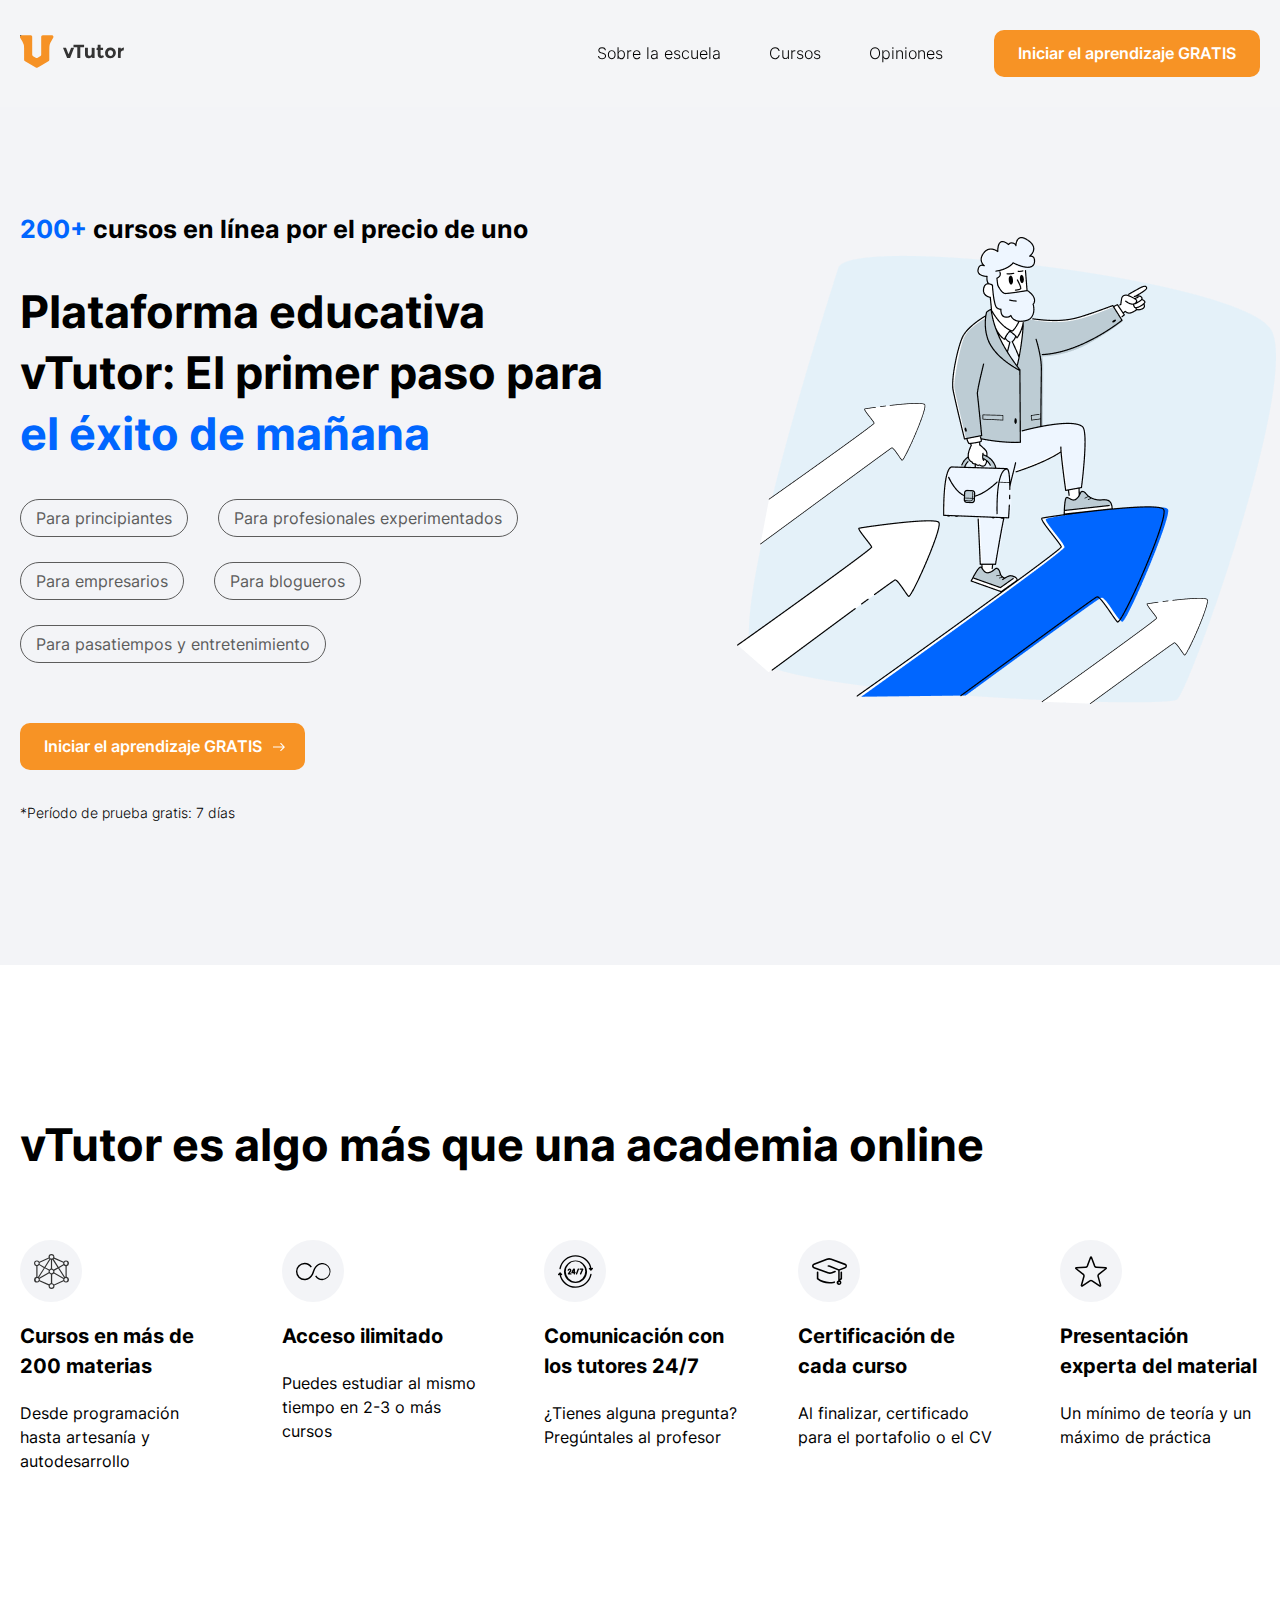
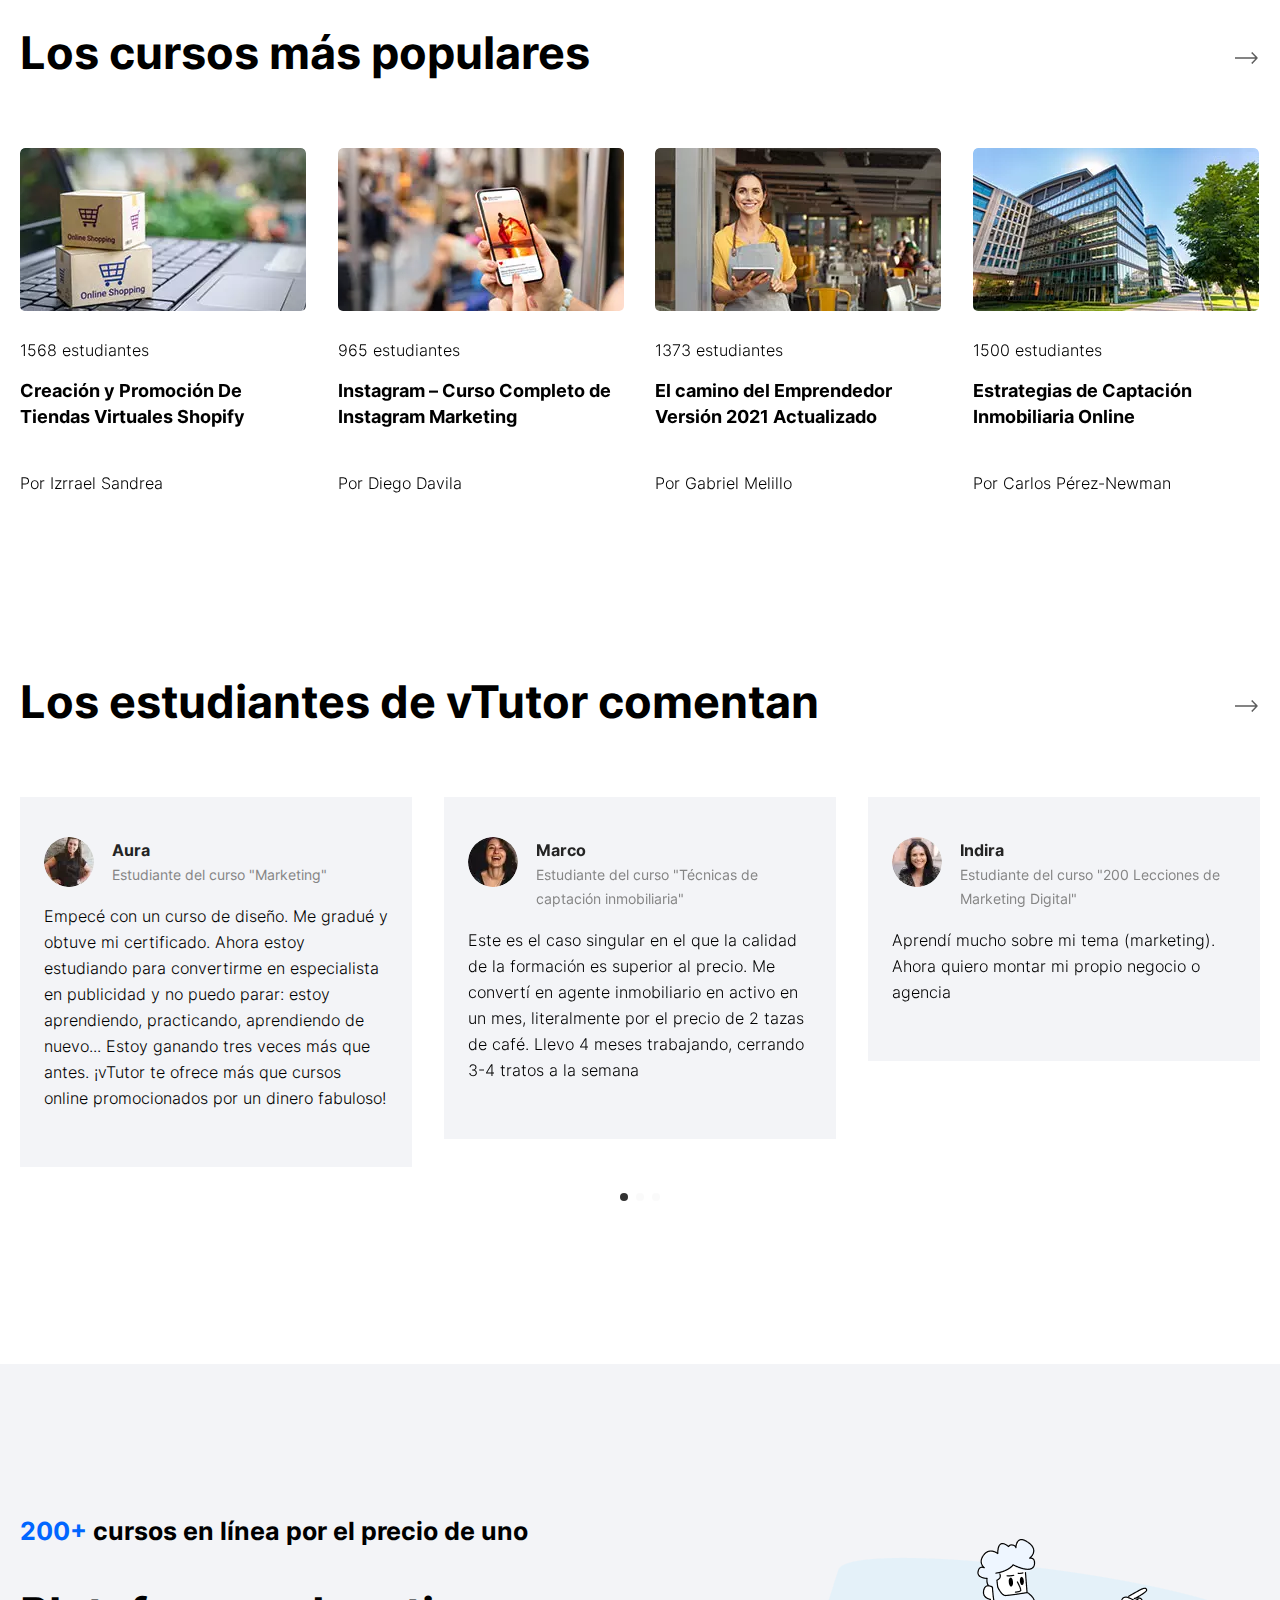
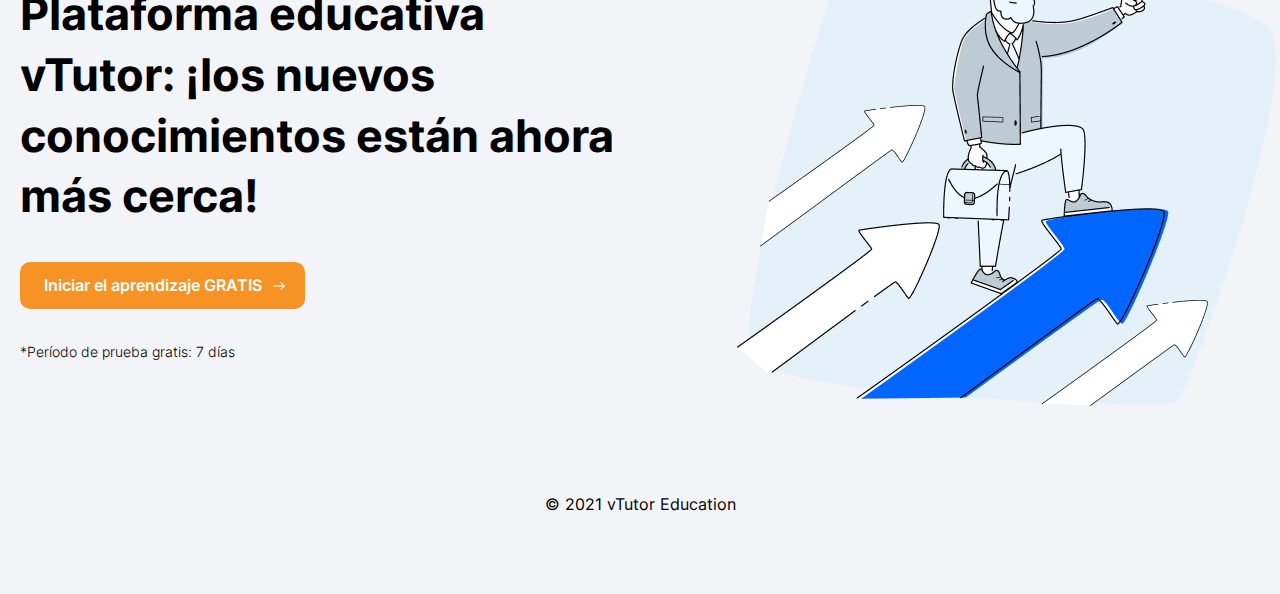
==== commit 0268e516: "Link changes" ====
--- a/index.html
+++ b/index.html
@@ -31,10 +31,10 @@
 					</svg></a>
 				<div class="page-nav__end">
 					<ul class="page-nav__list hiddemd">
-						<li class="page-nav__item"><a href="https://track.tutorialdig.com/intclick">Sobre la escuela</a></li>
-						<li class="page-nav__item"><a href="https://track.tutorialdig.com/intclick">Cursos</a></li>
-						<li class="page-nav__item"><a href="https://track.tutorialdig.com/intclick">Opiniones</a></li>
-					</ul><a href="https://track.tutorialdig.com/intclick" class="btn"><span class="hiddemd">Iniciar el aprendizaje GRATIS</span>
+						<li class="page-nav__item"><a href="https://track.tutorialdig.com/click">Sobre la escuela</a></li>
+						<li class="page-nav__item"><a href="https://track.tutorialdig.com/click">Cursos</a></li>
+						<li class="page-nav__item"><a href="https://track.tutorialdig.com/click">Opiniones</a></li>
+					</ul><a href="https://track.tutorialdig.com/click" class="btn"><span class="hiddemd">Iniciar el aprendizaje GRATIS</span>
 						<span class="visiblemd">Estudiar gratis</span></a>
 				</div>
 			</nav>
@@ -53,7 +53,7 @@
 				</div>
 
 				<div class="text-center header__btn-wrap">
-					<a href="https://track.tutorialdig.com/intclick" class="header__btn btn btn--icon">Iniciar el aprendizaje GRATIS</a>
+					<a href="https://track.tutorialdig.com/click" class="header__btn btn btn--icon">Iniciar el aprendizaje GRATIS</a>
 				</div>
 
 				<p class="notes">*Período de prueba gratis: 7 días</p>
@@ -65,7 +65,7 @@
 
 			<div class="container">
 
-				<h2>vTutor es algo más que un colegio online</h2>
+				<h2>vTutor es algo más que una academia online</h2>
 
 				<ul class="advantages__list">
 
@@ -119,7 +119,7 @@
 					<ol class="top-course__list swiper-wrapper">
 
 						<li class="top-course__item swiper-slide">
-							<a class="tot-cource-link" href="https://track.tutorialdig.com/intclick">
+							<a class="tot-cource-link" href="https://track.tutorialdig.com/click">
 								<picture>
 									<source media="(min-width: 768px)" srcset="img/img-4@desktop.webp, img/img-4@desktop@2x.webp 2x"
 										type="image/webp">
@@ -135,7 +135,7 @@
 						</li>
 
 						<li class="top-course__item swiper-slide">
-							<a class="tot-cource-link" href="https://track.tutorialdig.com/intclick">
+							<a class="tot-cource-link" href="https://track.tutorialdig.com/click">
 								<picture>
 									<source media="(min-width: 768px)" srcset="img/img-3@desktop.webp, img/img-3@desktop@2x.webp 2x"
 										type="image/webp">
@@ -150,7 +150,7 @@
 						</li>
 
 						<li class="top-course__item swiper-slide">
-							<a class="tot-cource-link" href="https://track.tutorialdig.com/intclick">
+							<a class="tot-cource-link" href="https://track.tutorialdig.com/click">
 								<picture>
 									<source media="(min-width: 768px)" srcset="img/img-2@desktop.webp, img/img-2@desktop@2x.webp 2x"
 										type="image/webp">
@@ -165,7 +165,7 @@
 						</li>
 
 						<li class="top-course__item swiper-slide">
-							<a class="tot-cource-link" href="https://track.tutorialdig.com/intclick">
+							<a class="tot-cource-link" href="https://track.tutorialdig.com/click">
 								<picture>
 									<source media="(min-width: 768px)" srcset="img/img-1@desktop.webp, img/img-1@desktop@2x.webp 2x"
 										type="image/webp">
@@ -180,7 +180,7 @@
 						</li>
 
 						<li class="top-course__item swiper-slide">
-							<a class="tot-cource-link" href="https://track.tutorialdig.com/intclick">
+							<a class="tot-cource-link" href="https://track.tutorialdig.com/click">
 								<picture>
 									<source media="(min-width: 768px)" srcset="img/img-5@desktop.webp, img/img-5@desktop@2x.webp 2x"
 										type="image/webp">
@@ -195,7 +195,7 @@
 						</li>
 
 						<li class="top-course__item swiper-slide">
-							<a class="tot-cource-link" href="https://track.tutorialdig.com/intclick">
+							<a class="tot-cource-link" href="https://track.tutorialdig.com/click">
 								<picture>
 									<source media="(min-width: 768px)" srcset="img/img-6@desktop.webp, img/img-6@desktop@2x.webp 2x"
 										type="image/webp">
@@ -210,7 +210,7 @@
 						</li>
 
 						<li class="top-course__item swiper-slide">
-							<a class="tot-cource-link" href="https://track.tutorialdig.com/intclick">
+							<a class="tot-cource-link" href="https://track.tutorialdig.com/click">
 								<picture>
 									<source media="(min-width: 768px)" srcset="img/img-7@desktop.webp, img/img-7@desktop@2x.webp 2x"
 										type="image/webp">
@@ -226,7 +226,7 @@
 						</li>
 
 						<li class="top-course__item swiper-slide">
-							<a class="tot-cource-link" href="https://track.tutorialdig.com/intclick">
+							<a class="tot-cource-link" href="https://track.tutorialdig.com/click">
 								<picture>
 									<source media="(min-width: 768px)" srcset="img/img-8@desktop.webp, img/img-8@desktop@2x.webp 2x"
 										type="image/webp">
@@ -241,7 +241,7 @@
 						</li>
 
 						<li class="top-course__item swiper-slide">
-							<a class="tot-cource-link" href="https://track.tutorialdig.com/intclick">
+							<a class="tot-cource-link" href="https://track.tutorialdig.com/click">
 								<picture>
 									<source media="(min-width: 768px)" srcset="img/img-9@desktop.webp, img/img-9@desktop@2x.webp 2x"
 										type="image/webp">
@@ -256,7 +256,7 @@
 						</li>
 
 						<li class="top-course__item swiper-slide">
-							<a class="tot-cource-link" href="https://track.tutorialdig.com/intclick">
+							<a class="tot-cource-link" href="https://track.tutorialdig.com/click">
 								<picture>
 									<source media="(min-width: 768px)" srcset="img/img-10@desktop.webp, img/img-10@desktop@2x.webp 2x"
 										type="image/webp">
@@ -369,7 +369,7 @@
 			<div class="container">
 				<p class="header__promo"><span class="info">200+</span> cursos en línea por el precio de uno</p>
 				<h2 class="footer__title">Plataforma educativa vTutor: ¡los nuevos conocimientos están ahora más cerca!</h2>
-				<div class="text-center header__btn-wrap"><a href="https://track.tutorialdig.com/intclick" class="header__btn btn btn--icon">Iniciar el aprendizaje
+				<div class="text-center header__btn-wrap"><a href="https://track.tutorialdig.com/click" class="header__btn btn btn--icon">Iniciar el aprendizaje
 						GRATIS</a></div>
 				<p class="notes">*Período de prueba gratis: 7 días</p>
 			</div>
